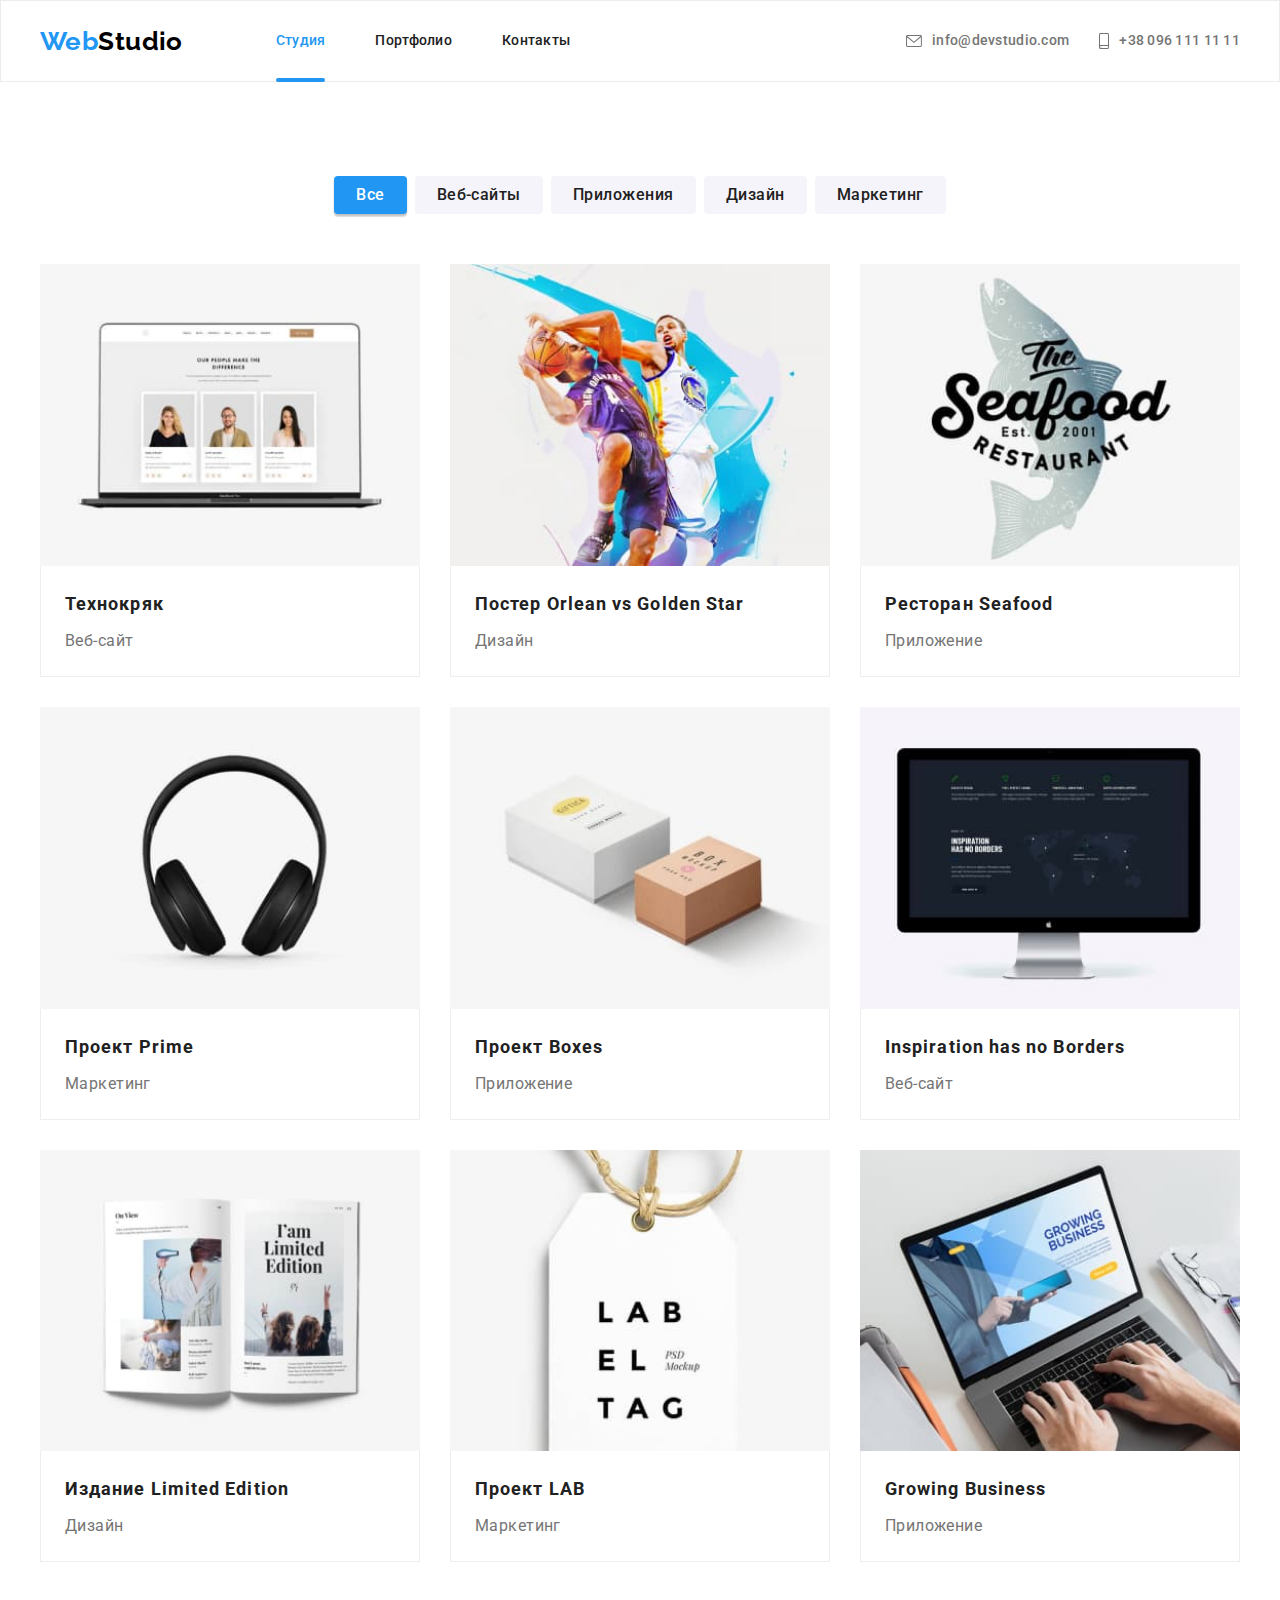
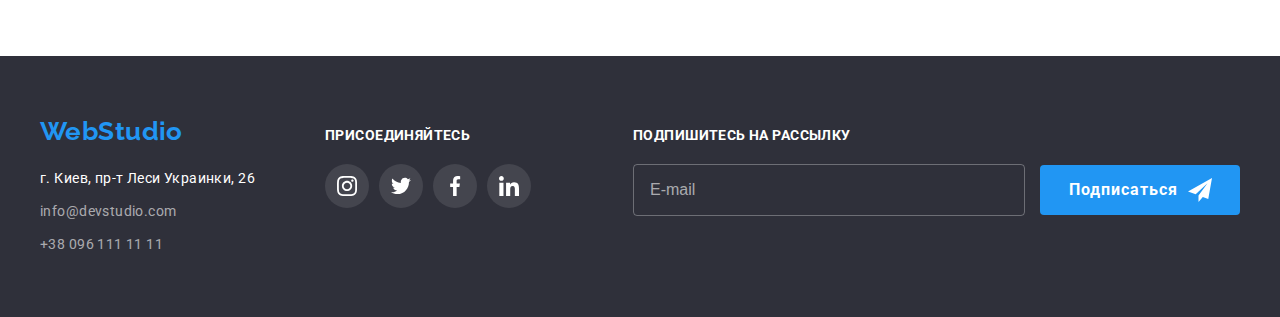
==== portfolio.html @ 12bfe013 "добавляет BEM на хедер, героя, функции" ====
<!DOCTYPE html>
<html lang="ru">
<head>
    <meta charset="UTF-8">
    <meta http-equiv="X-UA-Compatible" content="IE=edge">
    <meta name="viewport" content="width=device-width, initial-scale=1.0">
    <title>Homework #2.1</title>
    <link rel="preconnect" href="https://fonts.googleapis.com">
    <link rel="preconnect" href="https://fonts.gstatic.com" crossorigin>
    <link href="https://fonts.googleapis.com/css2?family=Raleway:wght@700&family=Roboto:wght@400;500;700;900&display=swap" rel="stylesheet">
    <link rel="stylesheet" href="https://cdnjs.cloudflare.com/ajax/libs/modern-normalize/1.1.0/modern-normalize.min.css" 
    integrity="sha512-wpPYUAdjBVSE4KJnH1VR1HeZfpl1ub8YT/NKx4PuQ5NmX2tKuGu6U/JRp5y+Y8XG2tV+wKQpNHVUX03MfMFn9Q==" 
    crossorigin="anonymous" referrerpolicy="no-referrer" />    
    <link rel="stylesheet" href="./css/styles.css" />
</head>
<body>
    <!--Шапка-->
    <header class="header">
      <div class="header__container container">
          <nav class="header__nav">
              <a href="/" lang="en" class="logo link">
                  Web<span class="header__logo-part">Studio</span>
              </a>

              <ul class="header__list list">
                  <li class="header__item"> <a href="./index.html" class="header__link header__link--current link">Студия</a></li>
                  <li class="header__item"> <a href="./portfolio.html" class="header__link link">Портфолио</a></li>
                  <li class="header__item"> <a href="" class="header__link link">Контакты</a></li>
              </ul>
          </nav>
          <ul class="contacts list">
              <li lang="en" class="contacts__item"><a href="mailto:info@devstudio.com" class="contacts__link header__link link">
                  <svg class="contacts__icon" width="16" height="12"><use href="images/icons.svg#icon-envelope"></use></svg>
                  <span class="contacts__content">info@devstudio.com</span></a></li>
              <li class="contacts__item"><a href="tel:+380961111111" class="contacts__link header__link link">
                  <svg class="contacts__icon" width="10" height="16"><use href="images/icons.svg#icon-smartphone"></use></svg>
                  <span class="contacts__content">+38 096 111 11 11</span></a></li>
          </ul>
      </div>
  </header>
    <main>
        <section class="portfolio section">
          <div class="container">
            <h1 class="title-hidden">Портфолио</h1>

            <!-- Фильтр -->
            <h2 class="title-hidden">Фильтр проектов</h2>
            <ul class="filter-list list">
              <li class="filter-item"><button type="button" class="filter-button button current-btn">Все</button></li>
              <li class="filter-item"><button type="button" class="filter-button button">Веб-сайты</button></li>
              <li class="filter-item"><button type="button" class="filter-button button">Приложения</button></li>
              <li class="filter-item"><button type="button" class="filter-button button">Дизайн</button></li>
              <li class="filter-item"><button type="button" class="filter-button button">Маркетинг</button></li>
            </ul>

            <!-- Примеры проектов -->
            <h2 class="title-hidden">Примеры проектов</h2>
            <ul class="list-section list">
              <li class="project-item item">
                <a href="" class="project-link link" target="_blank" rel="noreferrer noopener">
                  <div class="project-thumb">
                      <p class="project-thumb-text">Технокряк это современная площадка распространения коронавируса. Компании используют эту платформу для цифрового шпионажа и атак на защищённые сервера конкурентов.</p>
                    <img src="./images/project_1.jpg" alt="Ноутбук" width="370">
                  </div>
                  <div class="project-caption">
                    <h3 class="project-title title">Технокряк</h3>
                    <p class="project-text text">Веб-сайт</p>
                  </div>
                </a>
              </li>
              <li class="project-item item">
                <a href="" class="project-link link" target="_blank" rel="noreferrer noopener">
                  <div class="project-thumb">
                      <p class="project-thumb-text">Технокряк это современная площадка распространения коронавируса. Компании используют эту платформу для цифрового шпионажа и атак на защищённые сервера конкурентов.</p>
                    <img src="./images/project_2.jpg" alt="Баскетболисты" width="370">
                  </div>
                  <div class="project-caption">
                    <h3 class="project-title title">Постер <span lang="en">Orlean vs Golden Star</span></h3>
                    <p class="project-text text">Дизайн</p>
                  </div>
                </a>
              </li>
              <li class="project-item item">
                <a href="" class="project-link link" target="_blank" rel="noreferrer noopener">
                  <div class="project-thumb">
                      <p class="project-thumb-text">Технокряк это современная площадка распространения коронавируса. Компании используют эту платформу для цифрового шпионажа и атак на защищённые сервера конкурентов.</p>
                    <img src="./images/project_3.jpg" alt="Логотип ресторана" width="370">
                  </div>
                  <div class="project-caption">
                    <h3 class="project-title title">Ресторан <span lang="en">Seafood</span></h3>
                    <p class="project-text text">Приложение</p>
                  </div>
                </a>
              </li>
              <li class="project-item item">
                <a href="" class="project-link link" target="_blank" rel="noreferrer noopener">
                  <div class="project-thumb">
                      <p class="project-thumb-text">Технокряк это современная площадка распространения коронавируса. Компании используют эту платформу для цифрового шпионажа и атак на защищённые сервера конкурентов.</p>
                    <img src="./images/project_4.jpg" alt="Наушники" width="370">
                  </div>
                  <div class="project-caption">
                    <h3 class="project-title title">Проект <span lang="en">Prime</span></h3>
                    <p class="project-text text">Маркетинг</p>
                  </div>
                </a>
              </li>
              <li class="project-item item">
                <a href="" class="project-link link" target="_blank" rel="noreferrer noopener">
                  <div class="project-thumb">
                      <p class="project-thumb-text">Технокряк это современная площадка распространения коронавируса. Компании используют эту платформу для цифрового шпионажа и атак на защищённые сервера конкурентов.</p>
                    <img src="./images/project_5.jpg" alt="Две коробки" width="370">
                  </div>
                  <div class="project-caption">
                    <h3 class="project-title title">Проект <span lang="en">Boxes</span></h3>
                    <p class="project-text text">Приложение</p>
                  </div>
                </a>
              </li>
              <li class="project-item item">
                <a href="" class="project-link link" target="_blank" rel="noreferrer noopener">
                  <div class="project-thumb">
                      <p class="project-thumb-text">Технокряк это современная площадка распространения коронавируса. Компании используют эту платформу для цифрового шпионажа и атак на защищённые сервера конкурентов.</p>
                    <img src="./images/project_6.jpg" alt="Монитор" width="370">
                  </div>
                  <div class="project-caption">
                    <h3 class="project-title title" lang="en">Inspiration has no Borders</h3>
                    <p class="project-text text">Веб-сайт</p>
                  </div>
                </a>
              </li>
              <li class="project-item item">
                <a href="" class="project-link link" target="_blank" rel="noreferrer noopener">
                  <div class="project-thumb">
                      <p class="project-thumb-text">Технокряк это современная площадка распространения коронавируса. Компании используют эту платформу для цифрового шпионажа и атак на защищённые сервера конкурентов.</p>
                    <img src="./images/project_7.jpg" alt="Журнал" width="370">
                  </div>
                    <div class="project-caption">
                    <h3 class="project-title title">Издание <span lang="en">Limited Edition</span></h3>
                    <p class="project-text text">Дизайн</p>
                  </div>
                </a>
              </li>
              <li class="project-item item">
                <a href="" class="project-link link" target="_blank" rel="noreferrer noopener">
                  <div class="project-thumb">
                      <p class="project-thumb-text">Технокряк это современная площадка распространения коронавируса. Компании используют эту платформу для цифрового шпионажа и атак на защищённые сервера конкурентов.</p>
                    <img src="./images/project_8.jpg" alt="Бирка" width="370">
                  </div>
                  <div class="project-caption">
                    <h3 class="project-title title">Проект <span lang="en">LAB</span></h3>
                    <p class="project-text text">Маркетинг</p>
                  </div>
                </a>
              </li>
              <li class="project-item item">
                <a href="" class="project-link link" target="_blank" rel="noreferrer noopener">
                  <div class="project-thumb">
                      <p class="project-thumb-text">Технокряк это современная площадка распространения коронавируса. Компании используют эту платформу для цифрового шпионажа и атак на защищённые сервера конкурентов.</p>
                    <img src="./images/project_9.jpg" alt="Ноутбук" width="370">
                  </div>
                  <div class="project-caption">
                    <h3 class="project-title title" lang="en">Growing Business</h3>
                    <p class="project-text text">Приложение</p>
                  </div>
                </a>
              </li>
            </ul>
          </div>
        </section>
    </main>
    <!--Подвал-->
    <footer class="footer">
      <div class="footer-container container">
          <div class="footer-box">
              <a href="/" lang="en" class="link logo">
                  Web<span class="footer__logo">Studio</span>
              </a>
              <address class="address">
                  <ul class="address-list list">
                      <li class="address-item"><a href="https://goo.gl/maps/B9Vz4qunZjv2nFq8A" target="_blank" rel="noreferrer noopener" class="address-link link adds">г. Киев, пр-т Леси Украинки, 26</a></li>
                      <li lang="en" class="address-item" ><a href="mailto:info@devstudio.com" class="address-link link">info@devstudio.com</a></li>
                      <li class="address-item"><a href="tel:+380961111111" class="address-link link">+38 096 111 11 11</a></li>
                  </ul>  
              </address>
          </div>
          <div class="footer-social footer-box">
              <h3 class="footer-title secondary-title title">присоединяйтесь</h3>
              <ul class="social-list list">
                  <li class="social-item">
                      <a href="" class="social-link">
                          <svg class="social-icon" width="20" height="20">
                              <use href="./images/icons.svg#icon-instagram"></use>
                          </svg>
                      </a>
                  </li>
                  <li class="social-item">
                      <a href="" class="social-link">
                          <svg class="social-icon" width="20" height="20">
                              <use href="./images/icons.svg#icon-twitter"></use>
                          </svg>
                      </a>
                  </li>
                  <li class="social-item">
                      <a href="" class="social-link">
                          <svg class="social-icon" width="20" height="20">
                              <use href="./images/icons.svg#icon-facebook"></use>
                          </svg>
                      </a>
                  </li>
                  <li class="social-item">
                      <a href="" class="social-link">
                          <svg class="social-icon" width="20" height="20">
                              <use href="./images/icons.svg#icon-linkedin"></use>
                          </svg>
                      </a>
                  </li>
              </ul>
          </div>
          <form action="#" class="footer-form">
              <p class="footer-title secondary-title title">Подпишитесь на рассылку</p>
              <input class="footer-form-input" type="email" placeholder="E-mail">
              <button type="submit" class="footer-form-btn hero-button button">Подписаться
                      <svg class="footer-form-icon" width="24" height="24">
                          <use href="./images/icons.svg#icon-send"></use>
                      </svg>
              </button>
          </form>
      </div>
  </footer>
    
</body>
</html>
---- css/styles.css ----
/* цвет заголовков #212121 */
/* цвет текста #757575 */
/* белый  #FFFFFF */
/* акцент #2196F3*/

:root {
    --primary-text-color: #757575;
    --title-text-color: #212121;
    --accent-color: #2196F3;
    --primery-bg-color: #FFFFFF;
    --secondary-bg-color: #2F303A;
    --additional-bg-color: #F5F4FA;
    --header-logo-color: #000;
    --social-icon-color: #AFB1B8;
    --overlay-color: rgba(33, 150, 243, 0.9);
    --functions-bg-color: rgba(47, 48, 58, 0.8);
    --gradient-color: rgba(47, 48, 58, 0.4);
    --address-color: rgba(255, 255, 255, 0.6);
    --social-link-bg-color: rgba(255, 255, 255, 0.1);
    --backdrop-bg-color: rgba(0, 0, 0, 0.2);
    --textarea-color: rgba(117, 117, 117, 0.5);
    --form-border-color: rgba(33, 33, 33, 0.2);
    --card-gap: 30px;
    --card-item: 3;
    --timing-function: cubic-bezier(0.4, 0, 0.2, 1);
    --transit-time: 250ms;
} 

/* Reset */

p, h1, h2, h3 {
    margin: 0;
}

.link {
    display: block;
    text-decoration: none;
    color: inherit;
}
 
.list {
    list-style: none;
    padding: 0;
    margin: 0;
}

.list-section {
    display: flex;
    flex-wrap: wrap;
    margin-top: calc(-1 * var(--card-gap));
    margin-left: calc(-1 * var(--card-gap));
}

img {
    display: block;
    width: 100%;
    height: auto;
}

input,
textarea {
    outline: none;
}

body {
    margin: 0;
    color: var(--primary-text-color);
    background-color: var(--primery-bg-color);
    font-family: 'Roboto', sans-serif;
    font-style: normal;
    font-weight: 400;
    font-size: 14px;
    line-height: 1.71;
    letter-spacing: 0.03em;
}

.title {
    color: var(--title-text-color);
    padding: 0;
    margin: 0;

}

.title-hidden {
    position: absolute;
    white-space: nowrap;
    width: 1px;
    height: 1px;
    margin: -1px;
    padding: 0;
    overflow: hidden;
    border: 0;
    clip: rect(0 0 0 0);
    clip-path: inset(50%);
}

.button { 
    padding: 10px 32px;
    cursor: pointer;
    border-radius: 4px;
    border-width: 0;
    font-weight: 700;
    font-size: 16px;
    line-height: 1.87;
    align-items: center;
    letter-spacing: 0.06em;
    font-family: inherit;
    color: var(--primery-bg-color);
    background-color: var(--accent-color);
    transition: background-color var(--transit-time) var(--timing-function);
} 

.button:hover,
.button:focus {
    background-color: #188CE8;   
}

.container {
    margin-left: auto;
    margin-right: auto;
    width: 1200px;
    padding-left: 15px;
    padding-right: 15px;
}



/* -------- Header ------- */

.header {
    border: 1px solid #ECECEC;
}

.header__container {
    display: flex;
    align-items: center;
}

.header__nav {
    display: flex;
    align-items: center;
}


/* Logo */

.logo {
    color: var(--accent-color);
    font-family: "Raleway", sans-serif;
    font-weight: 700;
    font-size: 26px;
    line-height: 1.19;
}

.header__logo-part {
    color: var(--header-logo-color);
}


/* navigation */

.header__list {
    display: flex;
    align-items: center;
    margin-left: 93px;
    color: var(--title-text-color);
}

.header__item:not(:last-child) {
    margin-right: 50px;
}

.header__link {
    position: relative;
    padding-top: 32px;
    padding-bottom: 32px;
    font-weight: 500;
    font-size: 14px;
    line-height: 1.14;
    letter-spacing: 0.02em;
    transition: color var(--transit-time) var(--timing-function);
}

.header__link--current::after {
    position: absolute;
    display: block;
    left: 0;
    bottom: -1px;
    content: "";
    height: 4px;
    width: 100%;
    background-color: currentColor;
    border-radius: 2px;
}

.header__link:hover,
.header__link:focus,
.header__link--current {
    color: var(--accent-color);
}

/* contacts header*/

.contacts {
    display: flex;
    align-items: center;
    margin-left: auto;
} 

.contacts__item:not(:last-child) {
    margin-right: 30px;
}

.contacts__link {
    display: flex;
    align-items: center;
}

.contacts__icon {
    margin-right: 10px;
    fill: currentColor;
}

/* Section hero */

.hero {
    padding-top: 200px;
    padding-bottom: 200px;
    text-align: center;
    max-width: 1600px;
    height: 600px;
    margin-left: auto;
    margin-right: auto;
    background-color: var(--secondary-bg-color);
    background-image: 
    linear-gradient(var(--gradient-color), var(--gradient-color)),
    url('../images/overlay_img.jpg');
    background-repeat: no-repeat;
    background-position: center;
    background-size: cover;
}
.hero__title {
    max-width: 696px;
    margin-bottom: 30px;
    margin-right: auto;
    margin-left: auto;
    color: var(--primery-bg-color);
    font-weight: 900;
    font-size: 44px;
    line-height: 1.36;
    letter-spacing: 0.06em;
    text-transform: uppercase;
}


/* Section features */

.features {
    padding-top: 94px;
    --card-item: 4;
}

.features__item::before {
    display: block;
    content: "";
    height: 120px;
    border-radius: 4px;
    margin-bottom: var(--card-gap);
    background-size: 70px;
    background-repeat: no-repeat;
    background-position: center;
    background-color: var(--additional-bg-color);
}

.features__item:nth-child(1)::before {
    background-image: url('../images/antenna.svg');
}
.features__item:nth-child(2)::before {
    background-image: url('../images/clock.svg');
}
.features__item:nth-child(3)::before {
    background-image: url('../images/diagram.svg');
}
.features__item:nth-child(4)::before {
    background-image: url('../images/astronaut.svg');
}

.item {
    flex-basis: calc(100% / var(--card-item) - var(--card-gap));
    margin-top: var(--card-gap);
    margin-left: var(--card-gap);
} 

.secondary-title {
    margin-bottom: 10px;
    font-size: 14px;
    line-height: 1.17;
    text-transform: uppercase;
}

/* Section functions */

.section {
    padding-top: 94px;
    padding-bottom: 94px;
}

.section-title {
    margin-bottom: 50px;
    font-size: 36px;
    line-height: 1.17;
    text-align: center;
}

.functions__item {
    position: relative;
}

.functions__label {
    position: absolute;
    bottom: 0;
    margin-bottom: 0;
    text-align: center;
    padding: 27px 0;
    width: 100%;
    color: var(--primery-bg-color);
    background-color: var(--functions-bg-color);
}


/* Section team */ 

.team {
    background-color: var(--additional-bg-color);
    --card-item: 4;
}

.team__item {
    background-color: var(--primery-bg-color);
    padding-bottom: 30px;
    box-shadow: 0px 1px 3px rgba(0, 0, 0, 0.12), 0px 1px 1px rgba(0, 0, 0, 0.14), 0px 2px 1px rgba(0, 0, 0, 0.2);
    border-radius: 0px 0px 4px 4px;
}

.team__foto {
    margin-bottom: var(--card-gap);
}

.team__name {
    margin-bottom: 10px;
    color: var(--title-text-color);
    font-weight: 500;
}

.team-text,
.team-name {
    font-size: 16px;
    line-height: 1.19;
    text-align: center;
}

/* Social */

.social-list {
    display: flex;
    justify-content: center;
    margin-top: 16px;
}

.social-item:not(:last-child) {
    margin-right: 10px;
}

.social-link {
    display: flex;
    justify-content: center;
    align-items: center;
    width: 44px;
    height: 44px;
    border-radius: 50%;
    background-color: var(--primery-bg-color);
    color: var(--social-icon-color);
    transition: background-color var(--transit-time) var(--timing-function),
    color var(--transit-time) var(--timing-function);
}

.social-icon {
    fill: currentColor;
}

.social-link:hover,
.social-link:focus {
    background-color: var(--accent-color);
    color: var(--primery-bg-color);
}


/* Section clients */

.clients {
    --card-item: 6; 
}

.clients-link {
    display: flex;
    justify-content: center;
    align-items: center;
    width: 170px;
    height: 92px;
    border: 1px solid var(--social-icon-color);
    box-sizing: border-box;
    border-radius: 4px;
    color: var(--social-icon-color);
    transition: border-color var(--transit-time) var(--timing-function),
    color var(--transit-time) var(--timing-function);
}

.clients-icon {
    fill: currentColor;
}

.clients-link:hover,
.clients-link:focus {
    border-color: var(--accent-color);
    color: var(--accent-color);
}


/*--- footer ---*/

.footer {
    padding-top: 60px;
    padding-bottom: 60px;
    background-color: var(--secondary-bg-color);
}

.footer-container {
    display: flex;
    align-items: baseline;
}

.footer-box + .footer-box {
    margin-left: 70px;
}

.footer .logo {
    display: block;
    margin-bottom: 20px;
}

.footer__logo-part {
    color: var(--primery-bg-color);
}

.address {
    font-style: normal;
    font-size: 14px;
    line-height: 1.71;
}
.address-item:not(:last-child) {
    margin-bottom: 9px;
}
.address-link {
    color: var(--address-color);
    transition: color var(--transit-time) var(--timing-function);
}
.address-link.adds {
    color: var(--primery-bg-color);
}
.address-link:hover, 
.address-link:focus {
    color: var(--accent-color);
}

.footer-title {
    font-weight: 700;
    color: var(--primery-bg-color);
    margin-bottom: 20px;
}

.footer-social .social-link {
    background-color: var(--social-link-bg-color);
    color: var(--primery-bg-color);
    transition: background-color var(--transit-time) var(--timing-function);
}

.footer-social .social-link:hover,
.footer-social .social-link:focus {
    background-color: var(--accent-color);
}

/* footer-form */

.footer-form {
    margin-left: auto;
}

.footer-form-input::placeholder,
.footer-form-input {
    font-size: 16px;
    line-height: 1.25;
    color: var(--address-color);
}

.footer-form-input {
    min-width: 358px;
    padding: 15px 16px;
    border: 1px solid rgba(255, 255, 255, 0.3);
    border-radius: 4px;
    background-color: inherit;
    color: var(--primery-bg-color);
    transition: border var(--transit-time) var(--timing-function);
}

.footer-form-input:focus,
.footer-form-input:hover {
    border: 1px solid var(--accent-color);
}

.footer-form-btn {
    position: relative;
    margin-left: 12px;
    padding-left: 29px;
    padding-right: 62px;
}

.footer-form-icon {
    position: absolute;
    top: 50%;
    transform: translateY(-50%);
    margin-left: 10px;
}

/*--- modal window ---*/

.backdrop {
    position: fixed;
    top: 0;
    left: 0;
    width: 100%;
    height: 100%;
    background-color: var(--backdrop-bg-color);

    transition: visibility var(--transit-time) var(--timing-function),
    opacity var(--transit-time) var(--timing-function);
} 

.backdrop.is-hidden {
    visibility: hidden;
    opacity: 0;
    pointer-events: none;
}

.backdrop.is-hidden .modal {
    transform: translate(-50%, -50%) scale(1.1);
}

.modal,
.btn-close-icon {
    position: absolute;
    top: 50%;
    left: 50%;
}

.modal {
    width: 528px;
    min-height: 581px;
    padding: 40px;
    background-color: var(--primery-bg-color);
    border-radius: 4px;

    transform: translate(-50%, -50%) scale(1);
    transition: transform var(--transit-time) var(--timing-function);
}

.btn-close {
    position: absolute;
    top: 8px;
    right: 8px;
    width: 30px;
    height: 30px;
    padding: 0;
    margin-left: auto;
    background-color: var(--primery-bg-color);
    border: 1px solid rgba(0, 0, 0, 0.1);
    border-radius: 50%;
    color: var(--header-logo-color);
    transition: border-color var(--transit-time) var(--timing-function),
    color var(--transit-time) var(--timing-function);
}

.btn-close-icon {
    fill: currentColor;
    transform: translate(-50%, -50%); 
} 

.btn-close:hover,
.btn-close:focus {
    color: var(--accent-color);
}

/* Forma */

.form-title {
    margin-bottom: 12px;
    font-weight: 700;
    font-size: 20px;
    line-height: 1.15;
    text-align: center;
    color: var(--title-text-color);
}

.form-field {
    position: relative;
    display: flex;
    flex-direction: column;
    margin-bottom: 10px;
}

.form-label {
    margin-bottom: 4px;
    font-size: 12px;
    line-height: 1.17;
    letter-spacing: 0.01em;
}

.form-input {
    padding: 12px 11px 12px 42px;
    border: 1px solid var(--form-border-color);
    border-radius: 4px;
    transition: border var(--transit-time) var(--timing-function);
}

.form-input:focus,
.form-input:hover {
    border: 1px solid var(--accent-color);
}

.form-input:focus + .form-icon,
.form-input:hover + .form-icon {
    color: var(--accent-color);
}

.form-icon {
    position: absolute;
    top: 50%;
    left: 12px;
    display: inline-block;
    color: var(--title-text-color);
    fill: currentColor;
    transition: color var(--transit-time) var(--timing-function);
}

.form-field.comment {
    margin-bottom: 20px;
}

.form-comment::placeholder {
    font-size: 14px;
    line-height: 1.14;
    letter-spacing: 0.01em;
    color: var(--textarea-color);
}

.form-comment {
    resize: none;
    padding: 12px 16px;
    border: 1px solid var(--form-border-color);
    border-radius: 4px;
    transition: border var(--transit-time) var(--timing-function);
}

.form-comment:focus,
.form-comment:hover {
    border: 1px solid var(--accent-color); 
}

.form-policy {
    display: flex;
    justify-content: center;
    align-items: center;
    margin-bottom: 30px;
}

.checkbox {
    position: absolute;
    width: 1px;
    height: 1px;
    margin: -1px;
    border: 0;
    padding: 0;
    clip: rect(0 0 0 0);
    overflow: hidden;
}

.checkbox-icon {
    display: inline-block;
    width: 16px;
    height: 15px;
    border: 2px solid var(--title-text-color);
    border-radius: 2px;
    margin-right: 7px;
    transition: border var(--transit-time) var(--timing-function);
}

.checkbox:checked + .checkbox-icon {
    background-image: url(../images/icon-check.svg);
    background-size: contain;
    background-color: #fff;
    background-origin: border-box;
    border: 2px solid var(--accent-color);
}

.checkbox:focus + .checkbox-icon,
.checkbox:hover + .checkbox-icon {
    border: 2px solid var(--accent-color);
}

.form-policy a {
    margin-left: 5px;
    color: var(--accent-color);
}

.form-btn {
    display: block;
    margin-left: auto;
    margin-right: auto;
    padding-left: 56px;
    padding-right: 55px;
    
}


/*-------------- Page portfolio ------------ */

/* filter */

.filter-list {
    display: flex;
    justify-content: center;
    margin-bottom: 50px;
}

.filter-item:not(:last-child) {
    margin-right: 8px;
}
    
.filter-button {
    padding: 6px 22px;
    color: var(--title-text-color);
    background-color: var(--additional-bg-color);
    font-weight: 500;
    font-size: 16px;
    line-height: 1.62;
    text-align: center;
    letter-spacing: 0.03em;
    transition: background-color var(--transit-time) var(--timing-function),
    color var(--transit-time) var(--timing-function),
    box-shadow var(--transit-time) var(--timing-function);
}

.filter-button:hover,
.filter-button:focus,
.current-btn {
    color: var(--primery-bg-color);
    background-color: var(--accent-color);
    box-shadow: 0px 3px 1px rgba(0, 0, 0, 0.1), 0px 1px 2px rgba(0, 0, 0, 0.08), 0px 2px 2px rgba(0, 0, 0, 0.12);
}

/* project */

.project-thumb {
    position: relative;
    overflow: hidden;
}


.project-link:hover .project-thumb-text,
.project-link:focus .project-thumb-text {
    transform: translateY(0);
}

.project-thumb-text {
    position: absolute;
    top: 0;
    left: 0;
    height: 100%;
    padding: 63px 24px;
    
    background-color: var(--overlay-color);
    color: var(--primery-bg-color);
    font-size: 18px;
    line-height: 1.56;

    transform: translateY(100%);
    transition: transform var(--transit-time) var(--timing-function);
}


.project-caption {
    padding: 20px 24px;
    border: 1px solid #EEEEEE;
    border-top: 0;
}

.project-title {
    font-size: 18px;
    line-height: 2;
    letter-spacing: 0.06em;   
} 

.project-text {
    margin-top: 4px;
    color: inherit;
    font-size: 16px;
    line-height: 1.87;
}

.project-link {
    transition: box-shadow var(--transit-time) var(--timing-function);
}

.project-link:hover,
.project-link:focus {
    box-shadow: 0px 1px 1px rgba(0, 0, 0, 0.12), 0px 4px 4px rgba(0, 0, 0, 0.06), 1px 4px 6px rgba(0, 0, 0, 0.16);
}
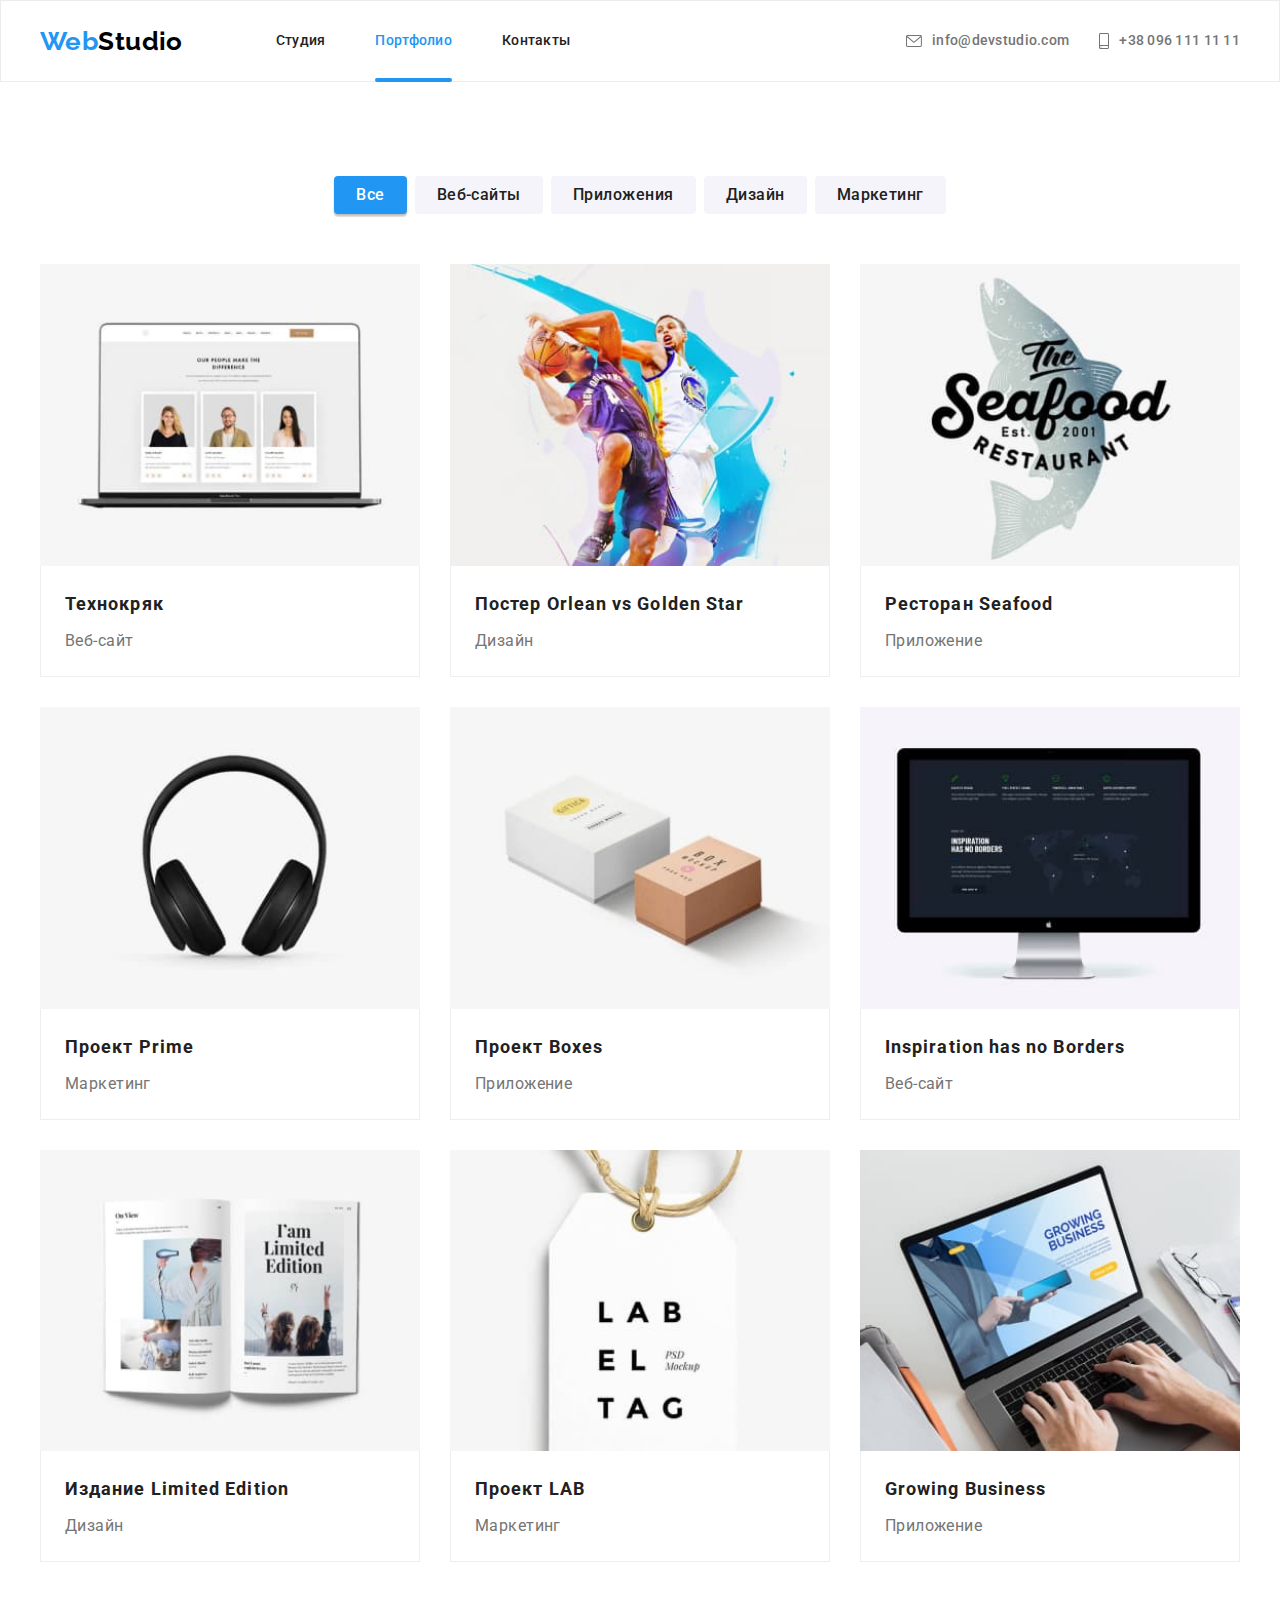
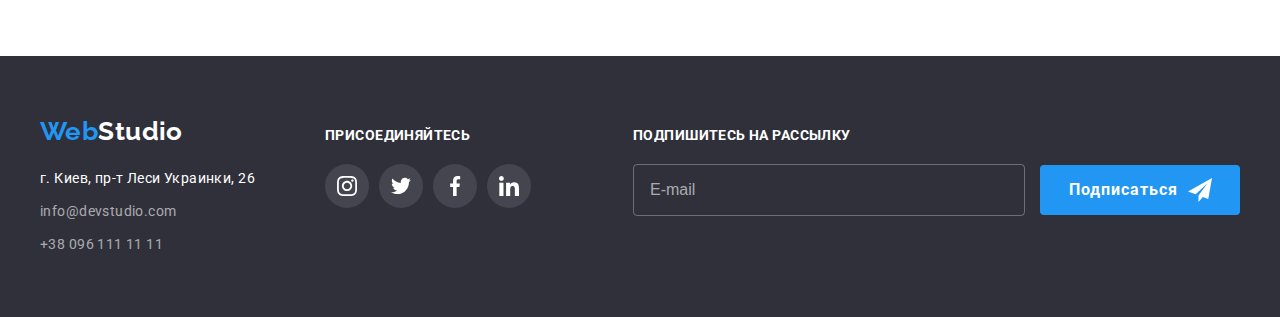
==== commit 3be538d7: "добавляет BEM сайта" ====
--- a/portfolio.html
+++ b/portfolio.html
@@ -23,8 +23,8 @@
               </a>
 
               <ul class="header__list list">
-                  <li class="header__item"> <a href="./index.html" class="header__link header__link--current link">Студия</a></li>
-                  <li class="header__item"> <a href="./portfolio.html" class="header__link link">Портфолио</a></li>
+                  <li class="header__item"> <a href="./index.html" class="header__link link">Студия</a></li>
+                  <li class="header__item"> <a href="./portfolio.html" class="header__link header__link--current link">Портфолио</a></li>
                   <li class="header__item"> <a href="" class="header__link link">Контакты</a></li>
               </ul>
           </nav>
@@ -40,127 +40,127 @@
   </header>
     <main>
         <section class="portfolio section">
-          <div class="container">
+          <div class="portfolio__container container">
             <h1 class="title-hidden">Портфолио</h1>
 
             <!-- Фильтр -->
             <h2 class="title-hidden">Фильтр проектов</h2>
-            <ul class="filter-list list">
-              <li class="filter-item"><button type="button" class="filter-button button current-btn">Все</button></li>
-              <li class="filter-item"><button type="button" class="filter-button button">Веб-сайты</button></li>
-              <li class="filter-item"><button type="button" class="filter-button button">Приложения</button></li>
-              <li class="filter-item"><button type="button" class="filter-button button">Дизайн</button></li>
-              <li class="filter-item"><button type="button" class="filter-button button">Маркетинг</button></li>
+            <ul class="portfolio__filter-list list">
+              <li class="portfolio__filter-item"><button type="button" class="portfolio__button button current-btn">Все</button></li>
+              <li class="portfolio__filter-item"><button type="button" class="portfolio__button button">Веб-сайты</button></li>
+              <li class="portfolio__filter-item"><button type="button" class="portfolio__button button">Приложения</button></li>
+              <li class="portfolio__filter-item"><button type="button" class="portfolio__button button">Дизайн</button></li>
+              <li class="portfolio__filter-item"><button type="button" class="portfolio__button button">Маркетинг</button></li>
             </ul>
 
             <!-- Примеры проектов -->
             <h2 class="title-hidden">Примеры проектов</h2>
-            <ul class="list-section list">
-              <li class="project-item item">
-                <a href="" class="project-link link" target="_blank" rel="noreferrer noopener">
-                  <div class="project-thumb">
-                      <p class="project-thumb-text">Технокряк это современная площадка распространения коронавируса. Компании используют эту платформу для цифрового шпионажа и атак на защищённые сервера конкурентов.</p>
+            <ul class="portfolio__list list-section list">
+              <li class="portfolio__item item">
+                <a href="" class="portfolio__link link" target="_blank" rel="noreferrer noopener">
+                  <div class="portfolio__thumb">
+                      <p class="portfolio__thumb-text">Технокряк это современная площадка распространения коронавируса. Компании используют эту платформу для цифрового шпионажа и атак на защищённые сервера конкурентов.</p>
                     <img src="./images/project_1.jpg" alt="Ноутбук" width="370">
                   </div>
-                  <div class="project-caption">
-                    <h3 class="project-title title">Технокряк</h3>
-                    <p class="project-text text">Веб-сайт</p>
-                  </div>
-                </a>
-              </li>
-              <li class="project-item item">
-                <a href="" class="project-link link" target="_blank" rel="noreferrer noopener">
-                  <div class="project-thumb">
-                      <p class="project-thumb-text">Технокряк это современная площадка распространения коронавируса. Компании используют эту платформу для цифрового шпионажа и атак на защищённые сервера конкурентов.</p>
+                  <div class="portfolio__caption">
+                    <h3 class="portfolio__title title">Технокряк</h3>
+                    <p class="portfolio__text">Веб-сайт</p>
+                  </div>
+                </a>
+              </li>
+              <li class="portfolio__item item">
+                <a href="" class="portfolio__link link" target="_blank" rel="noreferrer noopener">
+                  <div class="portfolio__thumb">
+                      <p class="portfolio__thumb-text">Технокряк это современная площадка распространения коронавируса. Компании используют эту платформу для цифрового шпионажа и атак на защищённые сервера конкурентов.</p>
                     <img src="./images/project_2.jpg" alt="Баскетболисты" width="370">
                   </div>
-                  <div class="project-caption">
-                    <h3 class="project-title title">Постер <span lang="en">Orlean vs Golden Star</span></h3>
-                    <p class="project-text text">Дизайн</p>
-                  </div>
-                </a>
-              </li>
-              <li class="project-item item">
-                <a href="" class="project-link link" target="_blank" rel="noreferrer noopener">
-                  <div class="project-thumb">
-                      <p class="project-thumb-text">Технокряк это современная площадка распространения коронавируса. Компании используют эту платформу для цифрового шпионажа и атак на защищённые сервера конкурентов.</p>
+                  <div class="portfolio__caption">
+                    <h3 class="portfolio__title title">Постер <span lang="en">Orlean vs Golden Star</span></h3>
+                    <p class="portfolio__text">Дизайн</p>
+                  </div>
+                </a>
+              </li>
+              <li class="portfolio__item item">
+                <a href="" class="portfolio__link link" target="_blank" rel="noreferrer noopener">
+                  <div class="portfolio__thumb">
+                      <p class="portfolio__thumb-text">Технокряк это современная площадка распространения коронавируса. Компании используют эту платформу для цифрового шпионажа и атак на защищённые сервера конкурентов.</p>
                     <img src="./images/project_3.jpg" alt="Логотип ресторана" width="370">
                   </div>
-                  <div class="project-caption">
-                    <h3 class="project-title title">Ресторан <span lang="en">Seafood</span></h3>
-                    <p class="project-text text">Приложение</p>
-                  </div>
-                </a>
-              </li>
-              <li class="project-item item">
-                <a href="" class="project-link link" target="_blank" rel="noreferrer noopener">
-                  <div class="project-thumb">
-                      <p class="project-thumb-text">Технокряк это современная площадка распространения коронавируса. Компании используют эту платформу для цифрового шпионажа и атак на защищённые сервера конкурентов.</p>
+                  <div class="portfolio__caption">
+                    <h3 class="portfolio__title title">Ресторан <span lang="en">Seafood</span></h3>
+                    <p class="portfolio__text">Приложение</p>
+                  </div>
+                </a>
+              </li>
+              <li class="portfolio__item item">
+                <a href="" class="portfolio__link link" target="_blank" rel="noreferrer noopener">
+                  <div class="portfolio__thumb">
+                      <p class="portfolio__thumb-text">Технокряк это современная площадка распространения коронавируса. Компании используют эту платформу для цифрового шпионажа и атак на защищённые сервера конкурентов.</p>
                     <img src="./images/project_4.jpg" alt="Наушники" width="370">
                   </div>
-                  <div class="project-caption">
-                    <h3 class="project-title title">Проект <span lang="en">Prime</span></h3>
-                    <p class="project-text text">Маркетинг</p>
-                  </div>
-                </a>
-              </li>
-              <li class="project-item item">
-                <a href="" class="project-link link" target="_blank" rel="noreferrer noopener">
-                  <div class="project-thumb">
-                      <p class="project-thumb-text">Технокряк это современная площадка распространения коронавируса. Компании используют эту платформу для цифрового шпионажа и атак на защищённые сервера конкурентов.</p>
+                  <div class="portfolio__caption">
+                    <h3 class="portfolio__title title">Проект <span lang="en">Prime</span></h3>
+                    <p class="portfolio__text">Маркетинг</p>
+                  </div>
+                </a>
+              </li>
+              <li class="portfolio__item item">
+                <a href="" class="portfolio__link link" target="_blank" rel="noreferrer noopener">
+                  <div class="portfolio__thumb">
+                      <p class="portfolio__thumb-text">Технокряк это современная площадка распространения коронавируса. Компании используют эту платформу для цифрового шпионажа и атак на защищённые сервера конкурентов.</p>
                     <img src="./images/project_5.jpg" alt="Две коробки" width="370">
                   </div>
-                  <div class="project-caption">
-                    <h3 class="project-title title">Проект <span lang="en">Boxes</span></h3>
-                    <p class="project-text text">Приложение</p>
-                  </div>
-                </a>
-              </li>
-              <li class="project-item item">
-                <a href="" class="project-link link" target="_blank" rel="noreferrer noopener">
-                  <div class="project-thumb">
-                      <p class="project-thumb-text">Технокряк это современная площадка распространения коронавируса. Компании используют эту платформу для цифрового шпионажа и атак на защищённые сервера конкурентов.</p>
+                  <div class="portfolio__caption">
+                    <h3 class="portfolio__title title">Проект <span lang="en">Boxes</span></h3>
+                    <p class="portfolio__text">Приложение</p>
+                  </div>
+                </a>
+              </li>
+              <li class="portfolio__item item">
+                <a href="" class="portfolio__link link" target="_blank" rel="noreferrer noopener">
+                  <div class="portfolio__thumb">
+                      <p class="portfolio__thumb-text">Технокряк это современная площадка распространения коронавируса. Компании используют эту платформу для цифрового шпионажа и атак на защищённые сервера конкурентов.</p>
                     <img src="./images/project_6.jpg" alt="Монитор" width="370">
                   </div>
-                  <div class="project-caption">
-                    <h3 class="project-title title" lang="en">Inspiration has no Borders</h3>
-                    <p class="project-text text">Веб-сайт</p>
-                  </div>
-                </a>
-              </li>
-              <li class="project-item item">
-                <a href="" class="project-link link" target="_blank" rel="noreferrer noopener">
-                  <div class="project-thumb">
-                      <p class="project-thumb-text">Технокряк это современная площадка распространения коронавируса. Компании используют эту платформу для цифрового шпионажа и атак на защищённые сервера конкурентов.</p>
+                  <div class="portfolio__caption">
+                    <h3 class="portfolio__title title" lang="en">Inspiration has no Borders</h3>
+                    <p class="portfolio__text">Веб-сайт</p>
+                  </div>
+                </a>
+              </li>
+              <li class="portfolio__item item">
+                <a href="" class="portfolio__link link" target="_blank" rel="noreferrer noopener">
+                  <div class="portfolio__thumb">
+                      <p class="portfolio__thumb-text">Технокряк это современная площадка распространения коронавируса. Компании используют эту платформу для цифрового шпионажа и атак на защищённые сервера конкурентов.</p>
                     <img src="./images/project_7.jpg" alt="Журнал" width="370">
                   </div>
-                    <div class="project-caption">
-                    <h3 class="project-title title">Издание <span lang="en">Limited Edition</span></h3>
-                    <p class="project-text text">Дизайн</p>
-                  </div>
-                </a>
-              </li>
-              <li class="project-item item">
-                <a href="" class="project-link link" target="_blank" rel="noreferrer noopener">
-                  <div class="project-thumb">
-                      <p class="project-thumb-text">Технокряк это современная площадка распространения коронавируса. Компании используют эту платформу для цифрового шпионажа и атак на защищённые сервера конкурентов.</p>
+                    <div class="portfolio__caption">
+                    <h3 class="portfolio__title title">Издание <span lang="en">Limited Edition</span></h3>
+                    <p class="portfolio__text">Дизайн</p>
+                  </div>
+                </a>
+              </li>
+              <li class="portfolio__item item">
+                <a href="" class="portfolio__link link" target="_blank" rel="noreferrer noopener">
+                  <div class="portfolio__thumb">
+                      <p class="portfolio__thumb-text">Технокряк это современная площадка распространения коронавируса. Компании используют эту платформу для цифрового шпионажа и атак на защищённые сервера конкурентов.</p>
                     <img src="./images/project_8.jpg" alt="Бирка" width="370">
                   </div>
-                  <div class="project-caption">
-                    <h3 class="project-title title">Проект <span lang="en">LAB</span></h3>
-                    <p class="project-text text">Маркетинг</p>
-                  </div>
-                </a>
-              </li>
-              <li class="project-item item">
-                <a href="" class="project-link link" target="_blank" rel="noreferrer noopener">
-                  <div class="project-thumb">
-                      <p class="project-thumb-text">Технокряк это современная площадка распространения коронавируса. Компании используют эту платформу для цифрового шпионажа и атак на защищённые сервера конкурентов.</p>
+                  <div class="portfolio__caption">
+                    <h3 class="portfolio__title title">Проект <span lang="en">LAB</span></h3>
+                    <p class="portfolio__text">Маркетинг</p>
+                  </div>
+                </a>
+              </li>
+              <li class="portfolio__item item">
+                <a href="" class="portfolio__link link" target="_blank" rel="noreferrer noopener">
+                  <div class="portfolio__thumb">
+                      <p class="portfolio__thumb-text">Технокряк это современная площадка распространения коронавируса. Компании используют эту платформу для цифрового шпионажа и атак на защищённые сервера конкурентов.</p>
                     <img src="./images/project_9.jpg" alt="Ноутбук" width="370">
                   </div>
-                  <div class="project-caption">
-                    <h3 class="project-title title" lang="en">Growing Business</h3>
-                    <p class="project-text text">Приложение</p>
+                  <div class="portfolio__caption">
+                    <h3 class="portfolio__title title" lang="en">Growing Business</h3>
+                    <p class="portfolio__text">Приложение</p>
                   </div>
                 </a>
               </li>
@@ -170,57 +170,58 @@
     </main>
     <!--Подвал-->
     <footer class="footer">
-      <div class="footer-container container">
-          <div class="footer-box">
-              <a href="/" lang="en" class="link logo">
-                  Web<span class="footer__logo">Studio</span>
+      <div class="footer__container container">
+          <div class="footer__box footer__box--left">
+              <a href="/" lang="en" class="logo footer__logo link">
+                  Web<span class="footer__logo-part">Studio</span>
               </a>
               <address class="address">
-                  <ul class="address-list list">
-                      <li class="address-item"><a href="https://goo.gl/maps/B9Vz4qunZjv2nFq8A" target="_blank" rel="noreferrer noopener" class="address-link link adds">г. Киев, пр-т Леси Украинки, 26</a></li>
-                      <li lang="en" class="address-item" ><a href="mailto:info@devstudio.com" class="address-link link">info@devstudio.com</a></li>
-                      <li class="address-item"><a href="tel:+380961111111" class="address-link link">+38 096 111 11 11</a></li>
+                  <ul class="address__list list">
+                      <li class="address__item"><a href="https://goo.gl/maps/B9Vz4qunZjv2nFq8A" target="_blank" rel="noreferrer noopener" class="address__link address__link--white link">г. Киев, пр-т Леси Украинки, 26</a></li>
+                      <li lang="en" class="address__item" ><a href="mailto:info@devstudio.com" class="address__link link">info@devstudio.com</a></li>
+                      <li class="address__item"><a href="tel:+380961111111" class="address__link link">+38 096 111 11 11</a></li>
                   </ul>  
               </address>
           </div>
-          <div class="footer-social footer-box">
-              <h3 class="footer-title secondary-title title">присоединяйтесь</h3>
-              <ul class="social-list list">
-                  <li class="social-item">
-                      <a href="" class="social-link">
-                          <svg class="social-icon" width="20" height="20">
+          <div class="footer__box">
+              <h3 class="footer__title title--secondary title">присоединяйтесь</h3>
+              <ul class="social list">
+                  <li class="social__item">
+                      <a href="" class="social__link social__link--white">
+                          <svg class="social__icon" width="20" height="20">
                               <use href="./images/icons.svg#icon-instagram"></use>
                           </svg>
                       </a>
                   </li>
-                  <li class="social-item">
-                      <a href="" class="social-link">
-                          <svg class="social-icon" width="20" height="20">
+                  <li class="social__item">
+                      <a href="" class="social__link social__link--white">
+                          <svg class="social__icon" width="20" height="20">
                               <use href="./images/icons.svg#icon-twitter"></use>
                           </svg>
                       </a>
                   </li>
-                  <li class="social-item">
-                      <a href="" class="social-link">
-                          <svg class="social-icon" width="20" height="20">
+                  <li class="social__item">
+                      <a href="" class="social__link social__link--white">
+                          <svg class="social__icon" width="20" height="20">
                               <use href="./images/icons.svg#icon-facebook"></use>
                           </svg>
                       </a>
                   </li>
-                  <li class="social-item">
-                      <a href="" class="social-link">
-                          <svg class="social-icon" width="20" height="20">
+                  <li class="social__item">
+                      <a href="" class="social__link social__link--white">
+                          <svg class="social__icon" width="20" height="20">
                               <use href="./images/icons.svg#icon-linkedin"></use>
                           </svg>
                       </a>
                   </li>
               </ul>
           </div>
-          <form action="#" class="footer-form">
-              <p class="footer-title secondary-title title">Подпишитесь на рассылку</p>
-              <input class="footer-form-input" type="email" placeholder="E-mail">
-              <button type="submit" class="footer-form-btn hero-button button">Подписаться
-                      <svg class="footer-form-icon" width="24" height="24">
+
+          <form action="#" class="footer__form">
+              <p class="footer__title title--secondary title">Подпишитесь на рассылку</p>
+              <input class="footer__input" type="email" placeholder="E-mail">
+              <button type="submit" class="footer__button button">Подписаться
+                      <svg class="footer__icon" width="24" height="24">
                           <use href="./images/icons.svg#icon-send"></use>
                       </svg>
               </button>
--- a/css/styles.css
+++ b/css/styles.css
@@ -291,7 +291,7 @@
     margin-left: var(--card-gap);
 } 
 
-.secondary-title {
+.title--secondary {
     margin-bottom: 10px;
     font-size: 14px;
     line-height: 1.17;
@@ -305,7 +305,7 @@
     padding-bottom: 94px;
 }
 
-.section-title {
+.title--primary {
     margin-bottom: 50px;
     font-size: 36px;
     line-height: 1.17;
@@ -352,8 +352,8 @@
     font-weight: 500;
 }
 
-.team-text,
-.team-name {
+.team__text,
+.team__name {
     font-size: 16px;
     line-height: 1.19;
     text-align: center;
@@ -361,17 +361,17 @@
 
 /* Social */
 
-.social-list {
+.social {
     display: flex;
     justify-content: center;
     margin-top: 16px;
 }
 
-.social-item:not(:last-child) {
+.social__item:not(:last-child) {
     margin-right: 10px;
 }
 
-.social-link {
+.social__link {
     display: flex;
     justify-content: center;
     align-items: center;
@@ -384,12 +384,12 @@
     color var(--transit-time) var(--timing-function);
 }
 
-.social-icon {
+.social__icon {
     fill: currentColor;
 }
 
-.social-link:hover,
-.social-link:focus {
+.social__link:hover,
+.social__link:focus {
     background-color: var(--accent-color);
     color: var(--primery-bg-color);
 }
@@ -401,7 +401,7 @@
     --card-item: 6; 
 }
 
-.clients-link {
+.clients__link {
     display: flex;
     justify-content: center;
     align-items: center;
@@ -415,12 +415,12 @@
     color var(--transit-time) var(--timing-function);
 }
 
-.clients-icon {
+.clients__icon {
     fill: currentColor;
 }
 
-.clients-link:hover,
-.clients-link:focus {
+.clients__link:hover,
+.clients__link:focus {
     border-color: var(--accent-color);
     color: var(--accent-color);
 }
@@ -434,18 +434,18 @@
     background-color: var(--secondary-bg-color);
 }
 
-.footer-container {
+.footer__container {
     display: flex;
     align-items: baseline;
 }
 
-.footer-box + .footer-box {
-    margin-left: 70px;
-}
-
-.footer .logo {
+.footer__box--left {
+    margin-right: 70px;
+}
+
+.footer__logo {
     display: block;
-    margin-bottom: 20px;
+    margin-bottom: 20px;  
 }
 
 .footer__logo-part {
@@ -457,52 +457,52 @@
     font-size: 14px;
     line-height: 1.71;
 }
-.address-item:not(:last-child) {
+.address__item:not(:last-child) {
     margin-bottom: 9px;
 }
-.address-link {
+.address__link {
     color: var(--address-color);
     transition: color var(--transit-time) var(--timing-function);
 }
-.address-link.adds {
-    color: var(--primery-bg-color);
-}
-.address-link:hover, 
-.address-link:focus {
+.address__link--white {
+    color: var(--primery-bg-color);
+}
+.address__link:hover, 
+.address__link:focus {
     color: var(--accent-color);
 }
 
-.footer-title {
+.footer__title {
     font-weight: 700;
     color: var(--primery-bg-color);
     margin-bottom: 20px;
 }
 
-.footer-social .social-link {
+.social__link--white {
     background-color: var(--social-link-bg-color);
     color: var(--primery-bg-color);
     transition: background-color var(--transit-time) var(--timing-function);
 }
 
-.footer-social .social-link:hover,
-.footer-social .social-link:focus {
+.social__link--white:hover,
+.social__link--white:focus {
     background-color: var(--accent-color);
 }
 
 /* footer-form */
 
-.footer-form {
+.footer__form {
     margin-left: auto;
 }
 
-.footer-form-input::placeholder,
-.footer-form-input {
+.footer__input::placeholder,
+.footer__input {
     font-size: 16px;
     line-height: 1.25;
     color: var(--address-color);
 }
 
-.footer-form-input {
+.footer__input {
     min-width: 358px;
     padding: 15px 16px;
     border: 1px solid rgba(255, 255, 255, 0.3);
@@ -512,19 +512,19 @@
     transition: border var(--transit-time) var(--timing-function);
 }
 
-.footer-form-input:focus,
-.footer-form-input:hover {
+.footer__input:focus,
+.footer__input:hover {
     border: 1px solid var(--accent-color);
 }
 
-.footer-form-btn {
+.footer__button {
     position: relative;
     margin-left: 12px;
     padding-left: 29px;
     padding-right: 62px;
 }
 
-.footer-form-icon {
+.footer__icon {
     position: absolute;
     top: 50%;
     transform: translateY(-50%);
@@ -545,7 +545,7 @@
     opacity var(--transit-time) var(--timing-function);
 } 
 
-.backdrop.is-hidden {
+.is-hidden {
     visibility: hidden;
     opacity: 0;
     pointer-events: none;
@@ -555,14 +555,11 @@
     transform: translate(-50%, -50%) scale(1.1);
 }
 
-.modal,
-.btn-close-icon {
+
+.modal {
     position: absolute;
     top: 50%;
     left: 50%;
-}
-
-.modal {
     width: 528px;
     min-height: 581px;
     padding: 40px;
@@ -589,19 +586,23 @@
     color var(--transit-time) var(--timing-function);
 }
 
-.btn-close-icon {
+.btn-close:hover,
+.btn-close:focus {
+    color: var(--accent-color);
+}
+
+.btn-close__icon {
+    position: absolute;
+    top: 50%;
+    left: 50%;
     fill: currentColor;
     transform: translate(-50%, -50%); 
 } 
 
-.btn-close:hover,
-.btn-close:focus {
-    color: var(--accent-color);
-}
 
 /* Forma */
 
-.form-title {
+.form__title {
     margin-bottom: 12px;
     font-weight: 700;
     font-size: 20px;
@@ -610,38 +611,38 @@
     color: var(--title-text-color);
 }
 
-.form-field {
+.form__field {
     position: relative;
     display: flex;
     flex-direction: column;
     margin-bottom: 10px;
 }
 
-.form-label {
+.form__label {
     margin-bottom: 4px;
     font-size: 12px;
     line-height: 1.17;
     letter-spacing: 0.01em;
 }
 
-.form-input {
+.form__input {
     padding: 12px 11px 12px 42px;
     border: 1px solid var(--form-border-color);
     border-radius: 4px;
     transition: border var(--transit-time) var(--timing-function);
 }
 
-.form-input:focus,
-.form-input:hover {
+.form__input:focus,
+.form__input:hover {
     border: 1px solid var(--accent-color);
 }
 
-.form-input:focus + .form-icon,
-.form-input:hover + .form-icon {
+.form__input:focus + .form__icon,
+.form__input:hover + .form__icon {
     color: var(--accent-color);
 }
 
-.form-icon {
+.form__icon {
     position: absolute;
     top: 50%;
     left: 12px;
@@ -651,18 +652,18 @@
     transition: color var(--transit-time) var(--timing-function);
 }
 
-.form-field.comment {
+.form__field--bigger {
     margin-bottom: 20px;
 }
 
-.form-comment::placeholder {
+.form__comment::placeholder {
     font-size: 14px;
     line-height: 1.14;
     letter-spacing: 0.01em;
     color: var(--textarea-color);
 }
 
-.form-comment {
+.form__comment {
     resize: none;
     padding: 12px 16px;
     border: 1px solid var(--form-border-color);
@@ -670,19 +671,19 @@
     transition: border var(--transit-time) var(--timing-function);
 }
 
-.form-comment:focus,
-.form-comment:hover {
+.form__comment:focus,
+.form__comment:hover {
     border: 1px solid var(--accent-color); 
 }
 
-.form-policy {
+.policy {
     display: flex;
     justify-content: center;
     align-items: center;
     margin-bottom: 30px;
 }
 
-.checkbox {
+.policy__checkbox {
     position: absolute;
     width: 1px;
     height: 1px;
@@ -693,7 +694,7 @@
     overflow: hidden;
 }
 
-.checkbox-icon {
+.policy__icon {
     display: inline-block;
     width: 16px;
     height: 15px;
@@ -703,7 +704,7 @@
     transition: border var(--transit-time) var(--timing-function);
 }
 
-.checkbox:checked + .checkbox-icon {
+.policy__checkbox:checked + .policy__icon {
     background-image: url(../images/icon-check.svg);
     background-size: contain;
     background-color: #fff;
@@ -711,23 +712,22 @@
     border: 2px solid var(--accent-color);
 }
 
-.checkbox:focus + .checkbox-icon,
-.checkbox:hover + .checkbox-icon {
+.policy__checkbox:focus + .policy__icon,
+.policy__checkbox:hover + .policy__icon {
     border: 2px solid var(--accent-color);
 }
 
-.form-policy a {
+.policy__link {
     margin-left: 5px;
     color: var(--accent-color);
 }
 
-.form-btn {
+.form__button {
     display: block;
     margin-left: auto;
     margin-right: auto;
     padding-left: 56px;
-    padding-right: 55px;
-    
+    padding-right: 55px;  
 }
 
 
@@ -735,17 +735,17 @@
 
 /* filter */
 
-.filter-list {
+.portfolio__filter-list {
     display: flex;
     justify-content: center;
     margin-bottom: 50px;
 }
 
-.filter-item:not(:last-child) {
+.portfolio__filter-item:not(:last-child) {
     margin-right: 8px;
 }
     
-.filter-button {
+.portfolio__button {
     padding: 6px 22px;
     color: var(--title-text-color);
     background-color: var(--additional-bg-color);
@@ -759,28 +759,26 @@
     box-shadow var(--transit-time) var(--timing-function);
 }
 
-.filter-button:hover,
-.filter-button:focus,
+.portfolio__button:hover,
+.portfolio__button:focus,
 .current-btn {
     color: var(--primery-bg-color);
     background-color: var(--accent-color);
     box-shadow: 0px 3px 1px rgba(0, 0, 0, 0.1), 0px 1px 2px rgba(0, 0, 0, 0.08), 0px 2px 2px rgba(0, 0, 0, 0.12);
 }
 
-/* project */
-
-.project-thumb {
+.portfolio__thumb {
     position: relative;
     overflow: hidden;
 }
 
 
-.project-link:hover .project-thumb-text,
-.project-link:focus .project-thumb-text {
+.portfolio__link:hover .portfolio__thumb-text,
+.portfolio__link:focus .portfolio__thumb-text {
     transform: translateY(0);
 }
 
-.project-thumb-text {
+.portfolio__thumb-text {
     position: absolute;
     top: 0;
     left: 0;
@@ -797,30 +795,30 @@
 }
 
 
-.project-caption {
+.portfolio__caption {
     padding: 20px 24px;
     border: 1px solid #EEEEEE;
     border-top: 0;
 }
 
-.project-title {
+.portfolio__title {
     font-size: 18px;
     line-height: 2;
     letter-spacing: 0.06em;   
 } 
 
-.project-text {
+.portfolio__text {
     margin-top: 4px;
     color: inherit;
     font-size: 16px;
     line-height: 1.87;
 }
 
-.project-link {
+.portfolio__link {
     transition: box-shadow var(--transit-time) var(--timing-function);
 }
 
-.project-link:hover,
-.project-link:focus {
+.portfolio__link:hover,
+.portfolio__link:focus {
     box-shadow: 0px 1px 1px rgba(0, 0, 0, 0.12), 0px 4px 4px rgba(0, 0, 0, 0.06), 1px 4px 6px rgba(0, 0, 0, 0.16);
 } 